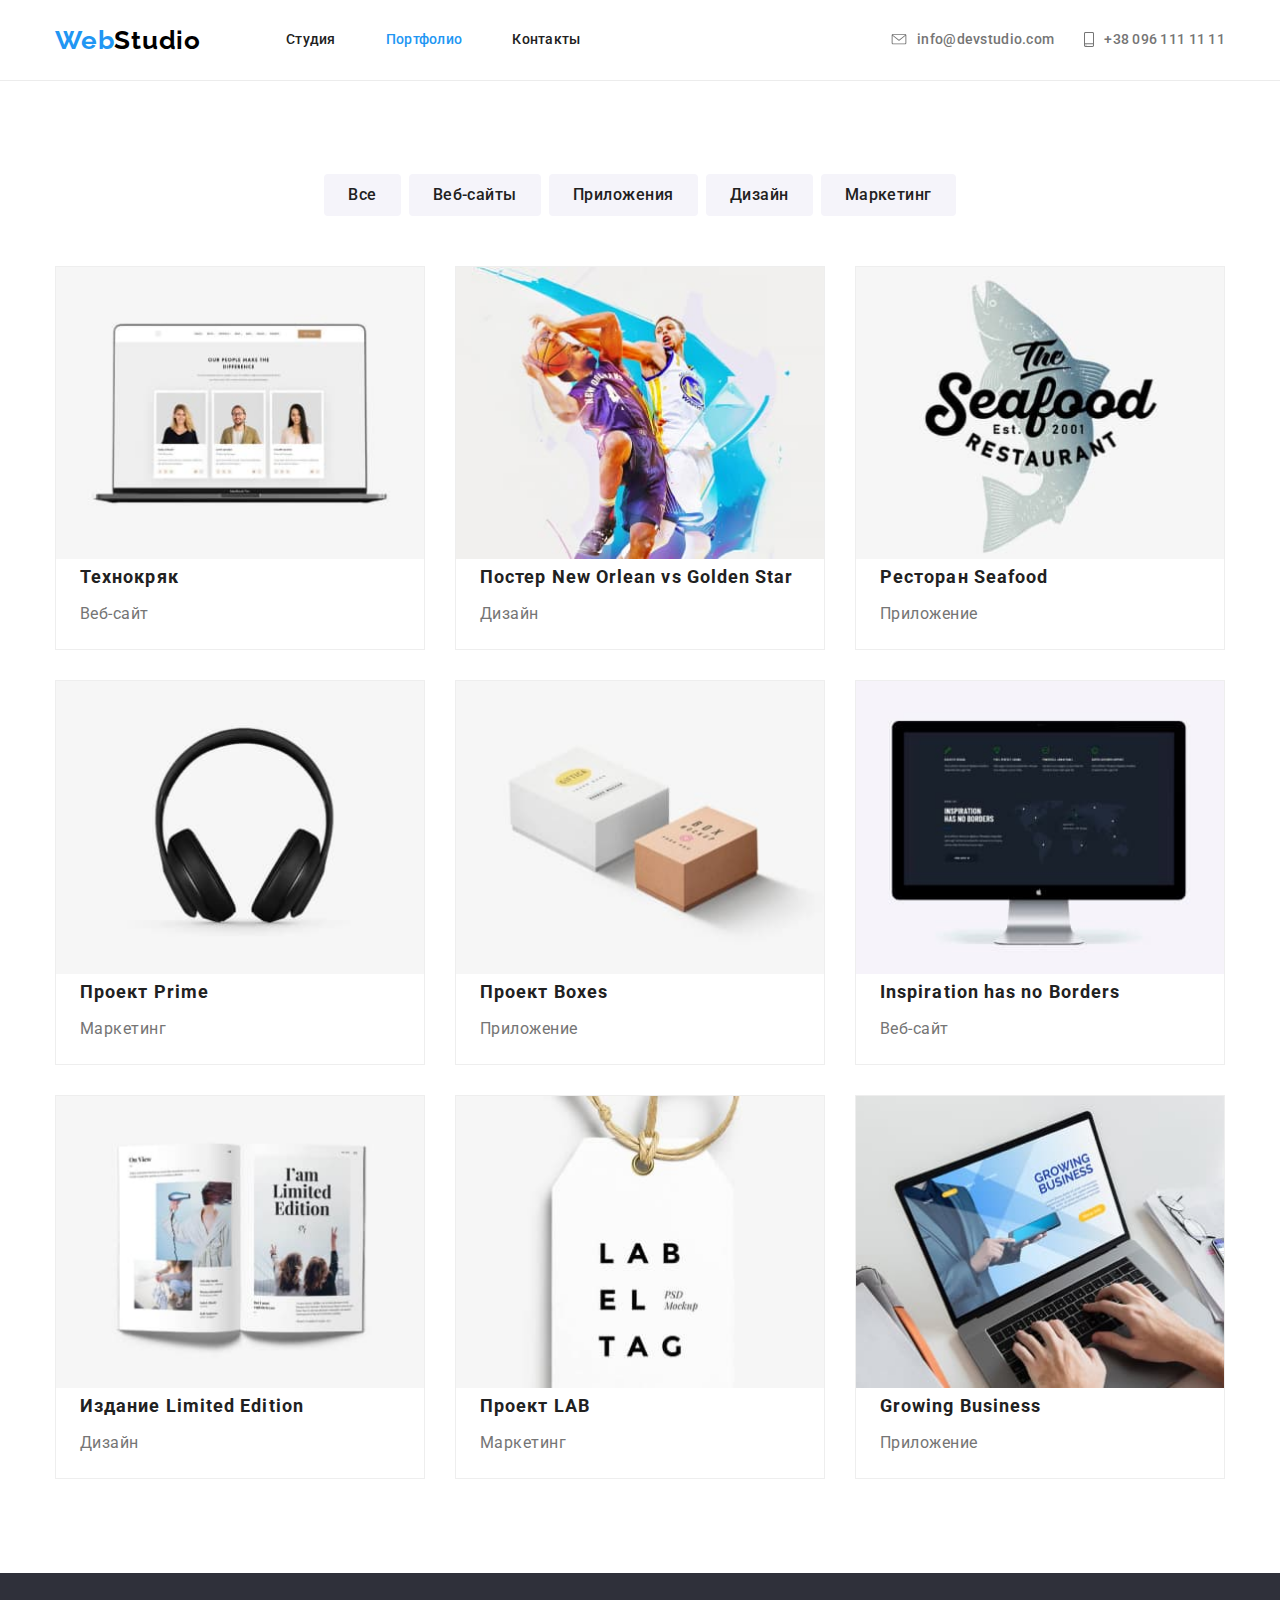
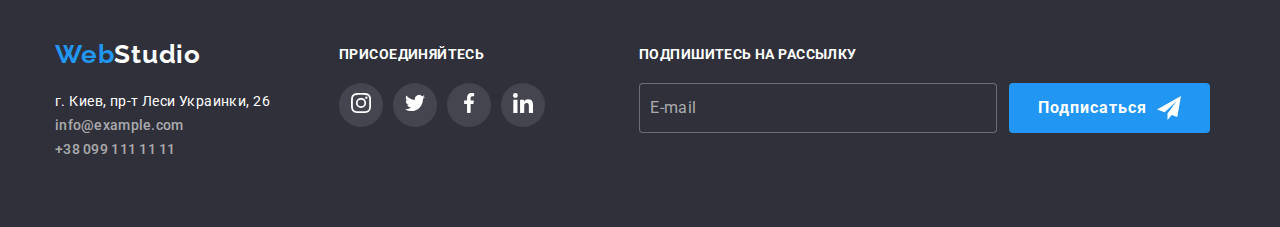
==== portfolio.html @ 03c5d7da "." ====
<!DOCTYPE html>
<html lang="ru">

<head>
  <meta charset="UTF-8">
  <meta name="viewport" content="width=device-width, initial-scale=1.0">
  <title>Portfolio Web Studio</title>
  <link href="https://fonts.googleapis.com/css2?family=Raleway:wght@700&family=Roboto:wght@400;500;700;900&display=swap"
    rel="stylesheet">
    <link rel="stylesheet" href="./css/modern-normalize.css">
  <link rel="stylesheet" href="./css/styles.css">

</head>

<body>
  <header class="page-heder">
    <div class="container">
      <nav class="main-nav">
        <a href="./index.html" id="logotip" class="logo"><span class="first-word">Web</span>Studio</a>
        <ul class="site-nav list">
          <li class="item"><a href="./index.html" class="link">Студия</a></li>
          <li class="item"><a href="./portfolio.html" class="link current">Портфолио</a></li>
          <li class="item"><a href="./index.html" class="link">Контакты</a></li>
        </ul>

        <address class="contakts">
          <ul class="auth-nav list">
            <li class="item">
              <a href="mailto:info@devstudio.com" target="_blank" rel="noopener" class="link">
                <svg class="icon mail-icon">
                  <use xlink:href="./images/sprite.svg#envelope"></use>
                </svg>
                info@devstudio.com
              </a>
            </li>
            <li class="item">
              <a href="tel:+380961111111" target="_blank" rel="noopener" class="link">
                <svg class="icon tel-icon">
                  <use xlink:href="./images/sprite.svg#smartphone"></use>
                </svg>
                +38 096 111 11 11
              </a>
            </li>
          </ul>
        </address>
      </nav>
    </div>
  </header>

  <main>
    <div class="container">
      <h1 hidden>Наши работы</h1>
      <nav class="filter">
        <ul class="list portfolio-nav">
          <li class="item"><button type="button" class="btn-portfolio">Все</button></li>
          <li class="item"><button type="button" class="btn-portfolio">Веб-сайты</button></li>
          <li class="item"><button type="button" class="btn-portfolio">Приложения</button></li>
          <li class="item"><button type="button" class="btn-portfolio">Дизайн</button></li>
          <li class="item"><button type="button" class="btn-portfolio">Маркетинг</button></li>
        </ul>
      </nav>
    </div>

    <section class="portfolio">
      <div class="container">
        <ul class="list flex-list">
          <li class="item"><a href="" class="link">
              <img src="./images/technok.jpg" alt="" width="370">
              <h2 class="title">Технокряк</h2>
              <p class="desc">Веб-сайт</p>
              <p class="text" hidden>Технокряк это современная площадка распространения коронавируса. Компании используют
                эту платформу
                для цифрового шпионажа и атак на защищённые сервера конкурентов
              </p>
            </a>
          </li>
          <li class="item"><a href="" class="link">
              <img src="./images/poster.jpg" alt="" width="370">
              <h2 class="title">Постер New Orlean vs Golden Star</h2>
              <p class="desc">Дизайн</p>
              <p class="text" hidden>Lorem ipsum dolor sit amet.</p>
            </a>
          </li>
          <li class="item"><a href="" class="link">
              <img src="./images/restoran.jpg" alt="" width="370">
              <h2 class="title">Ресторан Seafood</h2>
              <p class="desc">Приложение</p>
              <p class="text" hidden>Lorem ipsum dolor sit amet.</p>
            </a>
          </li>
          <li class="item"><a href="" class="link">
              <img src="./images/prime.jpg" alt="" width="370">
              <h2 class="title">Проект Prime</h2>
              <p class="desc">Маркетинг</p>
              <p class="text" hidden>Lorem ipsum dolor sit amet.</p>
            </a>
          </li>
          <li class="item"><a href="" class="link">
              <img src="./images/box.jpg" alt="" width="370">
              <h2 class="title">Проект Boxes</h2>
              <p class="desc">Приложение</p>
              <p class="text" hidden>Lorem ipsum dolor sit amet.</p>
            </a>
          </li>
          <li class="item"><a href="" class="link">
              <img src="./images/Inspiration.jpg" alt="" width="370">
              <h2 class="title">Inspiration has no Borders</h2>
              <p class="desc">Веб-сайт</p>
              <p class="text" hidden>Lorem ipsum dolor sit amet.</p>
            </a>
          </li>
          <li class="item"><a href="" class="link">
              <img src="./images/izdanie.jpg" alt="" width="370">
              <h2 class="title">Издание Limited Edition</h2>
              <p class="desc">Дизайн</p>
              <p class="text" hidden>Lorem ipsum dolor sit amet.</p>
            </a>
          </li>
          <li class="item"><a href="" class="link">
              <img src="./images/lab.jpg" alt="" width="370">
              <h2 class="title">Проект LAB</h2>
              <p class="desc">Маркетинг</p>
              <p class="text" hidden>Lorem ipsum dolor sit amet.</p>
            </a>
          </li>
          <li class="item"><a href="" class="link">
              <img src="./images/Growing.jpg" alt="" width="370">
              <h2 class="title">Growing Business</h2>
              <p class="desc">Приложение</p>
              <p class="text" hidden>Lorem ipsum dolor sit amet.</p>
            </a>
          </li>
        </ul>
      </div>
    </section>
  </main>

  <footer class="futer-nav">
    <div class="container main-futr-nav">
      <div class="futer-address">
        <h2 class="futer-logo"><a href="#logotip" class="logo"><span class="first-word">Web</span>Studio</a></h2>
        <address class="contakts">
          <a href="https://goo.gl/maps/Xc64wXDjSddmCVxUA" target="_blank" class="adress">г. Киев, пр-т Леси Украинки, 26
          </a><br>
          <a href="mailto:info@example.com" target="_blank" class="link">info@example.com
          </a><br>
          <a href="tel:+380991111111" target="_blank" class="link">+38 099 111 11 11
          </a>
        </address>
      </div>
      <div class="futer-link">
        <b class="title">Присоединяйтесь</b>
        <ul class="list our-link">
          <li class="item">
            <a href="" target="_blank" rel="noopener" class="link"><span class=visually-hidden>instagram</span><svg
                class="icon instagram">
                <use xlink:href="./images/sprite.svg#instagram"></use>
              </svg></a>
          </li>
          <li class="item">
            <a href="" target="_blank" rel="noopener" class="link"><span class=visually-hidden>twitter</span><svg
                class="icon twitter">
                <use xlink:href="./images/sprite.svg#twitter"></use>
              </svg></a>
          </li>
          <li class="item">
            <a href="" target="_blank" rel="noopener" class="link"><span class=visually-hidden>facebook</span><svg
                class="icon facebook">
                <use xlink:href="./images/sprite.svg#facebook"></use>
              </svg></a>
          </li>
          <li class="item">
            <a href="" target="_blank" rel="noopener" class="link"><span class=visually-hidden>linkedin</span><svg
                class="icon linkedin">
                <use xlink:href="./images/sprite.svg#linkedin"></use>
              </svg></a>
          </li>
        </ul>
      </div>
      <div class="foter-account">
        <b class="title">Подпишитесь на рассылку</b>
        <div class="futer-btn">
          <button class="windows">E-mail</button>
          <button class="btn">Подписаться <svg class="icon fly">
              <use xlink:href="./images/sprite.svg#icon"></use>
            </svg></button>
        </div>
      </div>
    </div>
  </footer>
</body>

</html>
---- css/styles.css ----
:root {
  --primary-text-color: #212121;
  --title-text-color: #757575;
  --primary-white-color: #ffffff;
  --accent-color: #2196f3;
  --accent-futer-color: rgba(255, 255, 255, 0.6);
  --logo-color: #000000;
  --beck-btn-portfolio: #f5f4fa;
  --second-border-colo: #afb1b8;
  --portfolio-border-color: #eeeeee;
  --beck-futer-color: #2f303a;
  --hover-color-link: rgba(255, 255, 255, 0.1);
  --futer-borber: rgba(255, 255, 255, 0.3);
  --boder-line-head: #ececec;
}

html {
  box-sizing: border-box;
}

*,
*::before,
*::after {
  box-sizing: inherit;
}

body {
  margin: 0;
  background-color: var(--primary-white-color);
  color: var(--primary-text-color);

  font-family: "Roboto", sans-serif;
}
img {
  display: block;
  max-width: 100%;
  height: auto;
}
.visually-hidden {
  position: absolute;
  width: 1px;
  height: 1px;
  margin: -1px;
  border: 0;
  padding: 0;
  clip: rect(0 0 0 0);
  overflow: hidden;
}
.list {
  margin: 0;
  padding: 0;
  list-style: none;
}

.container {
  margin-left: auto;
  margin-right: auto;
  width: 1200px;
  padding-left: 15px;
  padding-right: 15px;
  align-items: center;
}
.page-heder {
  border-bottom: 1px solid var(--boder-line-head);
}
.site-nav {
  display: flex;
  margin-left: 85px;
}
.site-nav .item + .item {
  margin-left: 50px;
}
.site-nav .link {
  display: block;
  padding-top: 32px;
  padding-bottom: 32px;
}

.auth-nav {
  display: flex;
}
.auth-nav .link {
  display: flex;
  align-items: center;
}
.contakts {
  margin-left: auto;
}
.auth-nav .item + .item {
  margin-left: 30px;
}
.main-nav {
  display: flex;
  align-items: center;
}

.logo {
  color: var(--logo-color);

  text-decoration: none;
  font-family: Raleway;
  font-weight: 700;
  font-size: 26px;
  line-height: 1.19;
  letter-spacing: 0.03em;
}
.logo .first-word {
  color: var(--accent-color);
}

.list .link,
.team .link {
  color: var(--primary-text-color);

  text-decoration: none;
  font-weight: 500;
  font-size: 14px;
  line-height: 1.14;
  letter-spacing: 0.02em;
}

.logo:hover,
.list .link:hover,
.list .link:focus,
.futer-nav .logo:hover {
  color: var(--accent-color);
}

.contakts .link {
  color: var(--title-text-color);

  text-decoration: none;
  font-style: normal;
  font-weight: 500;
  font-size: 14px;
  line-height: 1.14;
  letter-spacing: 0.02em;
}
.mail-icon {
  width: 16px;
  height: 11px;
  fill: currentColor;
  margin-right: 10px;
}

.tel-icon {
  width: 10px;
  height: 15px;
  fill: currentColor;
  margin-right: 10px;
}

.hero {
  text-align: center;
  margin-top: 0;
  margin-bottom: 93px;
}

.hero-img {
  padding-top: 153px;
  height: 600px;
  max-width: 1600px;
  margin-left: auto;
  margin-right: auto;
  background-color: #c4c4c4;
  background-image: linear-gradient(
      rgba(47, 48, 58, 0.4),
      rgba(47, 48, 58, 0.4)
    ),
    url("../images/Header.jpg");
  background-size: cover;
  background-repeat: no-repeat;
  background-position: center;
}

.advantage,
.operations,
.team,
.clients {
  margin-top: 0;
  margin-bottom: 94px;
}
.hero-title {
  margin-top: 0px;
  margin-bottom: 26px;

  color: var(--primary-white-color);

  font-weight: 900;
  font-size: 44px;
  line-height: 1.36;

  letter-spacing: 0.06em;
  text-transform: uppercase;
}

.hero .link {
  display: inline-block;
  border-radius: 4px;
  padding: 10px 32px;
  min-width: 200px;

  color: var(--primary-white-color);
  background-color: var(--accent-color);

  text-decoration: none;
  font-weight: 700;
  font-size: 16px;
  line-height: 1.87;
  letter-spacing: 0.06em;
}



.excellence {
  display: flex;
}

.excellence .item + .item {
  margin-left: 30px;
}

.icone {
  display: inline-block;
  padding: 25px 100px;
  width: 270px;
  background-color: var(--beck-btn-portfolio);
  margin-bottom: 30px;
}
.icone .icon {
  width: 70px;
  height: 70px;
}
.advantage .title,
.futer-link .title,
.foter-account .title {
  font-weight: 700;
  font-size: 14px;
  line-height: 1.14;
  letter-spacing: 0.03em;
  text-transform: uppercase;
  margin-top: 0;
  margin-bottom: 10px;
}

.advantage .text {
  color: var(--title-text-color);

  font-weight: 400;
  font-size: 14px;
  line-height: 1.17;
  letter-spacing: 0.03em;
  margin: 0;
}

.operations .title,
.team .title,
.clients .title {
  font-weight: 700;
  font-size: 36px;
  line-height: 1.17;
  text-align: center;
  letter-spacing: 0.03em;
  margin-top: 0;
  margin-bottom: 50px;
}

.our-work {
  display: flex;
}
.our-work .item + .item {
  margin-left: 30px;
}
.our-team {
  display: flex;
}
.our-team .item + .item {
  margin-left: 30px;
}
.my-link .item + .item {
  margin-left: 10px;
}
.my-link {
  display: flex;
  justify-content: space-between;
}

.operations .text {
  margin: 0;
  width: 370px;
  padding-top: 27px;
  padding-bottom: 27px;
  text-align: center;

  color: var(--primary-white-color);
  background-color: var(--title-text-color);

  font-weight: 700;
  font-size: 14px;
  line-height: 1.14;
  letter-spacing: 0.03em;
  text-transform: uppercase;
}

.team {
  background-color: var(--beck-btn-portfolio);
}
.team .container {
  padding-top: 94px;
  padding-bottom: 94px;
}

.container-persons {
  width: 270px;
  text-align: center;
  padding-bottom: 24px;
  background-color: var(--primary-white-color);
  border-radius: 0px 0px 4px 4px;
  box-shadow: 0px 1px 3px rgba(0, 0, 0, 0.12), 0px 1px 1px rgba(0, 0, 0, 0.14),
    0px 2px 1px rgba(0, 0, 0, 0.2);
}

.team-persons {
  font-weight: 500;
  font-size: 16px;
  line-height: 1.19;
  letter-spacing: 0.03em;
  margin-top: 30px;
  margin-bottom: 10px;
}

.container-persons .list {
  width: 206px;
  margin-right: 32px;
  margin-left: 32px;
}

.team .text {
  margin-top: 0;
  margin-bottom: 16px;
  color: var(--title-text-color);

  font-weight: 400;
  font-size: 16px;
  line-height: 1.19;
  letter-spacing: 0.03em;
}

.team .link {
  color: var(--second-border-colo);
  display: flex;
  justify-content: center;
  align-items: center;
  width: 44px;
  height: 44px;
  border-radius: 50%;
}
.team .icon {
  width: 20px;
  height: 20px;
  fill: currentColor;
}
.team .link:hover {
  color: var(--primary-white-color);
  background-color: var(--accent-color);
}

.futer-link .link:hover {
  background-color: var(--accent-color);
}

.our-clients {
  display: flex;
  align-items: stretch;
}
.our-clients .item + .item {
  margin-left: 30px;
}

.clients-link {
  display: flex;
  justify-content: center;
  padding-top: 20px;
  width: 170px;
  height: 90px;
  text-align: center;
  border-radius: 4px;
  border: 1px solid var(--second-border-colo);
  box-sizing: border-box;
  fill: var(--second-border-colo);
}

.clients-link:hover {
  border-color: var(--accent-color);
  fill: var(--accent-color);
}

.main-futr-nav {
  display: flex;
}

.futer-nav {
  background-color: var(--beck-futer-color);
  color: var(--primary-white-color);
}
.futer-nav .logo,
.futer-nav .adress {
  color: var(--primary-white-color);
  text-decoration: none;
}

.futer-address {
  padding-top: 60px;
  padding-bottom: 60px;
}
.futer-logo {
  margin-top: 0;
  margin-bottom: 20px;
}

.futer-nav .link {
  color: var(--accent-futer-color);
}

.futer-nav .contakts {
  font-style: normal;
  font-weight: 400;
  font-size: 14px;
  line-height: 1.71;
  letter-spacing: 0.03em;
}

.futer-link {
  padding-top: 72px;
  padding-bottom: 100px;
  margin-right: 94px;
  margin-left: 69px;
}
.foter-account {
  padding-top: 72px;
  padding-bottom: 94px;
}

.futer-link .list {
  width: 206px;
}

.our-link .icon {
  width: 20px;
  height: 20px;
  fill: var(--primary-white-color);
}

.our-link .item {
  display: flex;
  justify-content: center;
  align-items: center;
  width: 44px;
  height: 44px;
  border-radius: 50%;
  background-color: var(--hover-color-link);
}
.our-link {
  display: flex;
  justify-content: space-between;
  margin-top: 20px;
}
.our-link .item:hover {
  background-color: var(--accent-color);
}

.futer-btn {
  display: flex;
  margin-top: 20px;
  flex-direction: row;
}
.windows {
  width: 358px;
  height: 50px;
  border-radius: 4px;
  text-align: left;
  padding-left: 10px;
  padding-top: 14px;
  padding-bottom: 14px;
  margin-right: 12px;
  border: 1px solid var(--futer-borber);
  box-sizing: border-box;
  font-weight: 400;
  font-size: 16px;
  line-height: 1.25;
  letter-spacing: 0.03em;
  background-color: var(--beck-futer-color);
  color: var(--accent-futer-color);
}
.fly {
  width: 24px;
  height: 24px;
  fill: var(--primary-white-color);
  margin-left: 10px;
}
.btn {
  display: flex;
  align-items: center;
  min-width: 200px;
  height: 50px;
  border-radius: 4px;
  padding: 10px 29px;
  border: none;
  color: var(--primary-white-color);
  background-color: var(--accent-color);

  font-weight: 700;
  font-size: 16px;
  line-height: 1.87;
  letter-spacing: 0.06em;
}

/* Portfolio */
.list .current {
  color: var(--accent-color);
}

.btn-portfolio {
  border-radius: 4px;
  border-color: transparent;
  padding: 6px 22px;
  color: var(--primary-text-color);
  background-color: var(--beck-btn-portfolio);

  font-weight: 500;
  font-size: 16px;
  line-height: 1.63;
  text-align: center;
  letter-spacing: 0.03em;
}
.portfolio-nav {
  display: flex;
  justify-content: center;
}
.portfolio-nav .item + .item {
  margin-left: 8px;
}

.btn-portfolio:hover,
.btn-portfolio:focus {
  color: var(--primary-white-color);
  background-color: var(--accent-color);
  box-shadow: 0px 3px 1px rgba(0, 0, 0, 0.1), 0px 1px 2px rgba(0, 0, 0, 0.08),
    0px 2px 2px rgba(0, 0, 0, 0.12);
  border-radius: 4px;
}

.portfolio .link {
  text-decoration: none;
}
.portfolio .item:hover {
  box-shadow: 0px 1px 1px rgba(0, 0, 0, 0.12),
    0px 4px 4px rgba(0, 0, 0, 0.06),
    1px 4px 6px rgba(0, 0, 0, 0.16);
}
.filter {
  margin-top: 93px;
  margin-bottom: 50px;
}

.flex-list {
  display: flex;
  flex-wrap: wrap;
  margin-bottom: 94px;
}

.flex-list .item {
  width: 370px;
  margin-right: 30px;
  margin-bottom: 30px;
  border: 1px solid var(--portfolio-border-color);
}
.flex-list .item:nth-child(3n) {
  margin-right: 0;
}
.flex-list .item:nth-last-child(-n + 3) {
  margin-bottom: 0;
}

.portfolio .title {
  margin-top: 0;
  margin-bottom: 4px;
  margin-left: 24px;
  color: var(--primary-text-color);

  font-weight: 700;
  font-size: 18px;
  line-height: 2;
  letter-spacing: 0.06em;
}
.portfolio .desc {
  margin-top: 0;
  margin-bottom: 20px;
  margin-left: 24px;
  color: var(--title-text-color);

  font-weight: 400;
  font-size: 16px;
  line-height: 1.87;
  letter-spacing: 0.03em;
}
.portfolio .text {
  color: var(--primary-white-color);
  background-color: var(--beck-link-portfolio);

  font-weight: 400;
  font-size: 18px;
  line-height: 1.56;
  letter-spacing: 0.03em;
}
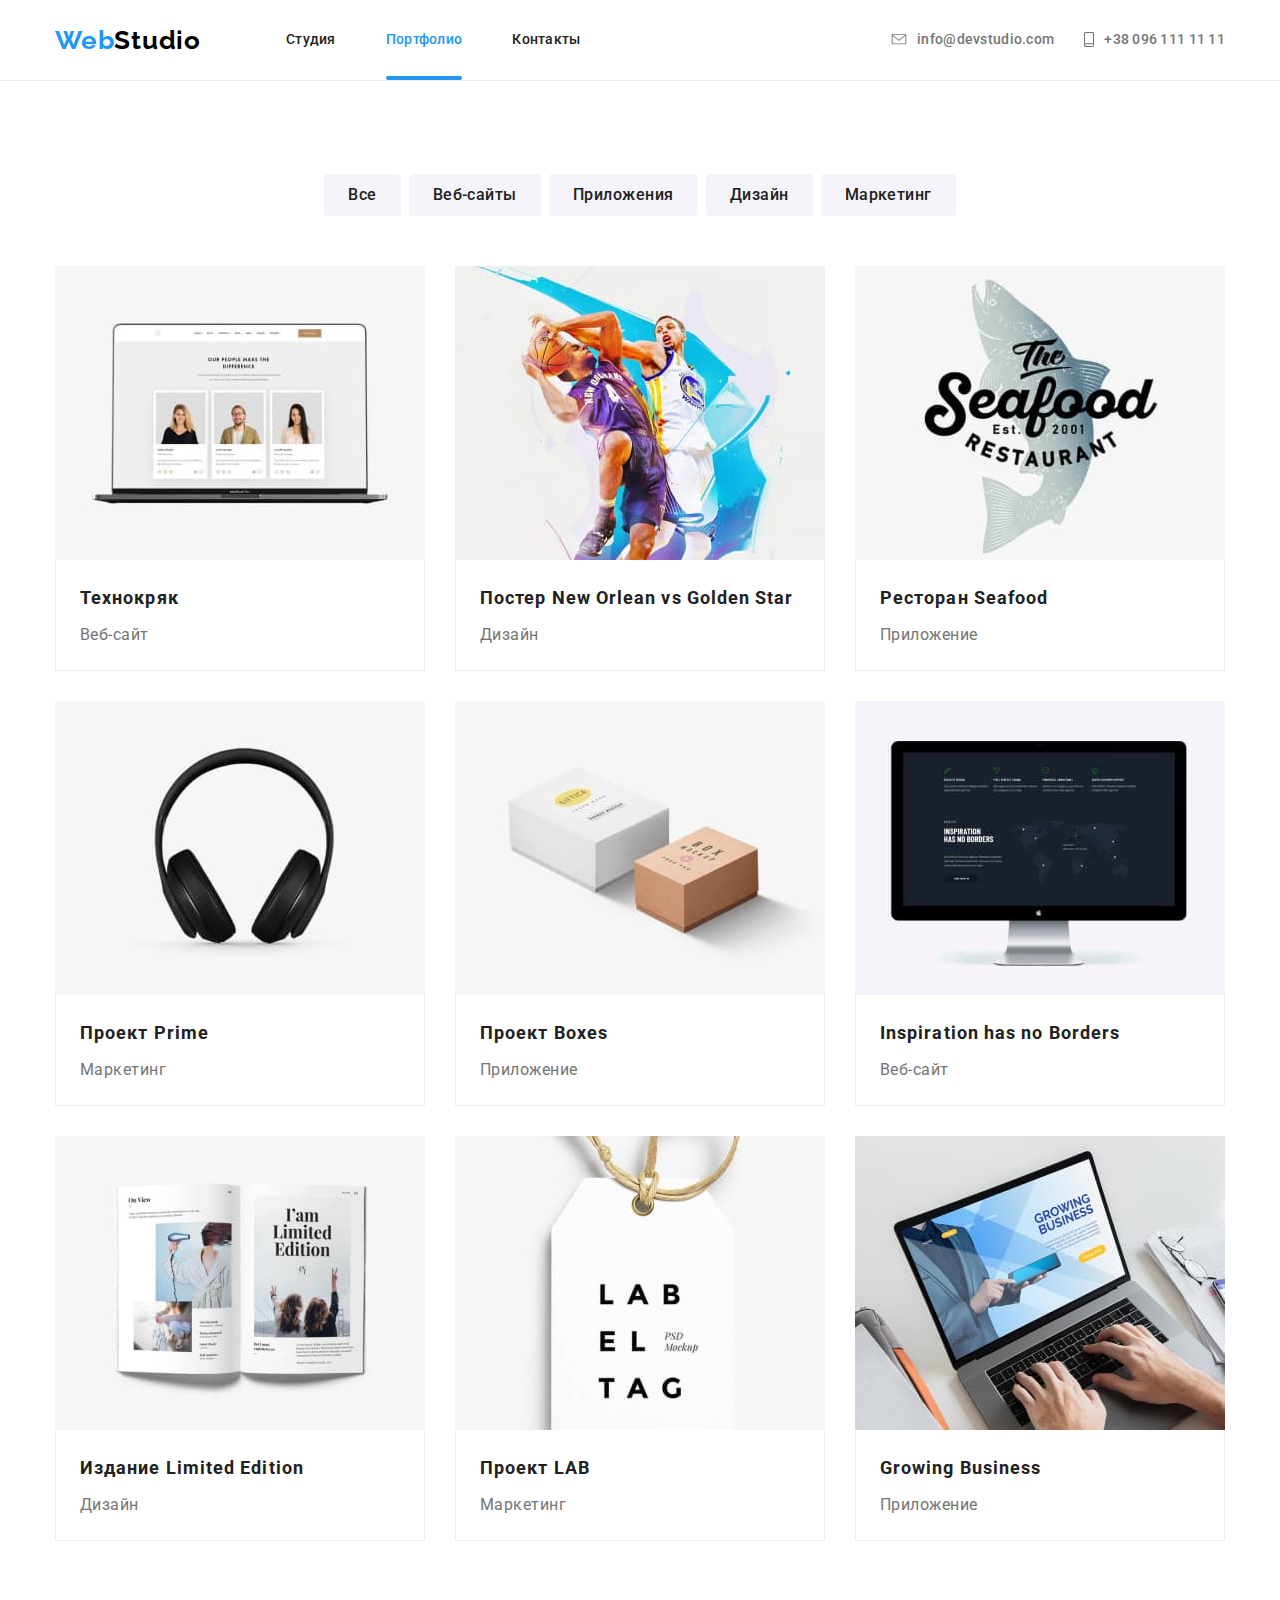
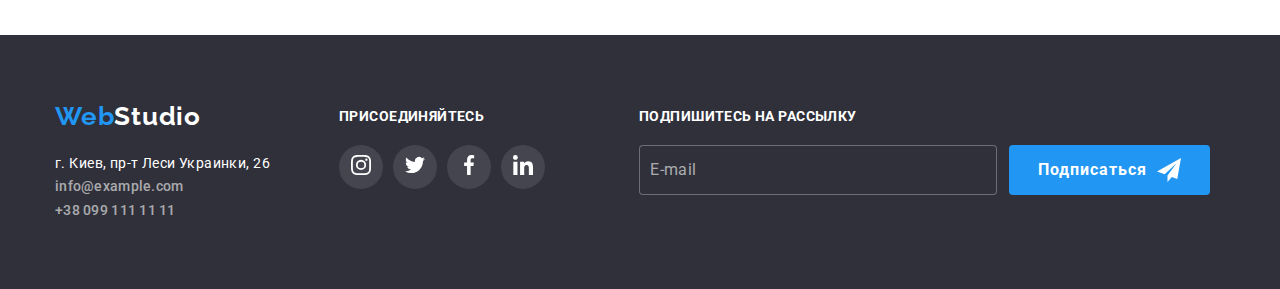
==== commit 087de179: "готово все кроме модалки" ====
--- a/portfolio.html
+++ b/portfolio.html
@@ -7,7 +7,7 @@
   <title>Portfolio Web Studio</title>
   <link href="https://fonts.googleapis.com/css2?family=Raleway:wght@700&family=Roboto:wght@400;500;700;900&display=swap"
     rel="stylesheet">
-    <link rel="stylesheet" href="./css/modern-normalize.css">
+  <link rel="stylesheet" href="./css/modern-normalize.css">
   <link rel="stylesheet" href="./css/styles.css">
 
 </head>
@@ -19,8 +19,8 @@
         <a href="./index.html" id="logotip" class="logo"><span class="first-word">Web</span>Studio</a>
         <ul class="site-nav list">
           <li class="item"><a href="./index.html" class="link">Студия</a></li>
-          <li class="item"><a href="./portfolio.html" class="link current">Портфолио</a></li>
-          <li class="item"><a href="./index.html" class="link">Контакты</a></li>
+          <li class="item"><a href="./portfolio.html" class="link current-portfolio">Портфолио</a></li>
+          <li class="item"><a href="" class="link">Контакты</a></li>
         </ul>
 
         <address class="contakts">
@@ -64,70 +64,117 @@
     <section class="portfolio">
       <div class="container">
         <ul class="list flex-list">
-          <li class="item"><a href="" class="link">
-              <img src="./images/technok.jpg" alt="" width="370">
-              <h2 class="title">Технокряк</h2>
-              <p class="desc">Веб-сайт</p>
-              <p class="text" hidden>Технокряк это современная площадка распространения коронавируса. Компании используют
-                эту платформу
-                для цифрового шпионажа и атак на защищённые сервера конкурентов
-              </p>
-            </a>
-          </li>
-          <li class="item"><a href="" class="link">
-              <img src="./images/poster.jpg" alt="" width="370">
-              <h2 class="title">Постер New Orlean vs Golden Star</h2>
-              <p class="desc">Дизайн</p>
-              <p class="text" hidden>Lorem ipsum dolor sit amet.</p>
-            </a>
-          </li>
-          <li class="item"><a href="" class="link">
-              <img src="./images/restoran.jpg" alt="" width="370">
-              <h2 class="title">Ресторан Seafood</h2>
-              <p class="desc">Приложение</p>
-              <p class="text" hidden>Lorem ipsum dolor sit amet.</p>
-            </a>
-          </li>
-          <li class="item"><a href="" class="link">
-              <img src="./images/prime.jpg" alt="" width="370">
-              <h2 class="title">Проект Prime</h2>
-              <p class="desc">Маркетинг</p>
-              <p class="text" hidden>Lorem ipsum dolor sit amet.</p>
-            </a>
-          </li>
-          <li class="item"><a href="" class="link">
-              <img src="./images/box.jpg" alt="" width="370">
-              <h2 class="title">Проект Boxes</h2>
-              <p class="desc">Приложение</p>
-              <p class="text" hidden>Lorem ipsum dolor sit amet.</p>
-            </a>
-          </li>
-          <li class="item"><a href="" class="link">
-              <img src="./images/Inspiration.jpg" alt="" width="370">
-              <h2 class="title">Inspiration has no Borders</h2>
-              <p class="desc">Веб-сайт</p>
-              <p class="text" hidden>Lorem ipsum dolor sit amet.</p>
-            </a>
-          </li>
-          <li class="item"><a href="" class="link">
-              <img src="./images/izdanie.jpg" alt="" width="370">
-              <h2 class="title">Издание Limited Edition</h2>
-              <p class="desc">Дизайн</p>
-              <p class="text" hidden>Lorem ipsum dolor sit amet.</p>
-            </a>
-          </li>
-          <li class="item"><a href="" class="link">
-              <img src="./images/lab.jpg" alt="" width="370">
-              <h2 class="title">Проект LAB</h2>
-              <p class="desc">Маркетинг</p>
-              <p class="text" hidden>Lorem ipsum dolor sit amet.</p>
-            </a>
-          </li>
-          <li class="item"><a href="" class="link">
-              <img src="./images/Growing.jpg" alt="" width="370">
-              <h2 class="title">Growing Business</h2>
-              <p class="desc">Приложение</p>
-              <p class="text" hidden>Lorem ipsum dolor sit amet.</p>
+          <li class="item">
+            <a href="" class="link">
+              <div class="product-overlay">
+                <img src="./images/technok.jpg" alt="" width="370">
+                <p class="text">Технокряк это современная площадка распространения коронавируса. Компании используют
+                  эту платформу для цифрового шпионажа и атак на защищённые сервера конкурентов
+                </p>
+              </div>
+              <div class="for-border">
+                <h2 class="title">Технокряк</h2>
+                <p class="desc">Веб-сайт</p>
+              </div>
+            </a>
+          </li>
+          <li class="item"><a href="" class="link">
+              <div class="product-overlay">
+                <img src="./images/poster.jpg" alt="" width="370">
+                <p class="text">Технокряк это современная площадка распространения коронавируса. Компании используют
+                  эту платформу для цифрового шпионажа и атак на защищённые сервера конкурентов</p>
+              </div>
+              <div class="for-border">
+                <h2 class="title">Постер New Orlean vs Golden Star</h2>
+                <p class="desc">Дизайн</p>
+              </div>
+            </a>
+          </li>
+          <li class="item"><a href="" class="link">
+              <div class="product-overlay">
+                <img src="./images/restoran.jpg" alt="" width="370">
+                <p class="text">Технокряк это современная площадка распространения коронавируса. Компании используют
+                  эту платформу для цифрового шпионажа и атак на защищённые сервера конкурентов</p>
+              </div>
+              <div class="for-border">
+                <h2 class="title">Ресторан Seafood</h2>
+                <p class="desc">Приложение</p>
+              </div>
+
+            </a>
+          </li>
+          <li class="item"><a href="" class="link">
+              <div class="product-overlay">
+                <img src="./images/prime.jpg" alt="" width="370">
+                <p class="text">Технокряк это современная площадка распространения коронавируса. Компании используют
+                  эту платформу для цифрового шпионажа и атак на защищённые сервера конкурентов</p>
+              </div>
+              <div class="for-border">
+                <h2 class="title">Проект Prime</h2>
+                <p class="desc">Маркетинг</p>
+              </div>
+
+            </a>
+          </li>
+          <li class="item"><a href="" class="link">
+              <div class="product-overlay">
+                <img src="./images/box.jpg" alt="" width="370">
+                <p class="text">Технокряк это современная площадка распространения коронавируса. Компании используют
+                  эту платформу для цифрового шпионажа и атак на защищённые сервера конкурентов</p>
+              </div>
+              <div class="for-border">
+                <h2 class="title">Проект Boxes</h2>
+                <p class="desc">Приложение</p>
+              </div>
+
+            </a>
+          </li>
+          <li class="item"><a href="" class="link">
+              <div class="product-overlay">
+                <img src="./images/Inspiration.jpg" alt="" width="370">
+                <p class="text">Технокряк это современная площадка распространения коронавируса. Компании используют
+                  эту платформу для цифрового шпионажа и атак на защищённые сервера конкурентов</p>
+              </div>
+              <div class="for-border">
+                <h2 class="title">Inspiration has no Borders</h2>
+                <p class="desc">Веб-сайт</p>
+              </div>
+            </a>
+          </li>
+          <li class="item"><a href="" class="link">
+              <div class="product-overlay">
+                <img src="./images/izdanie.jpg" alt="" width="370">
+                <p class="text">Технокряк это современная площадка распространения коронавируса. Компании используют
+                  эту платформу для цифрового шпионажа и атак на защищённые сервера конкурентов</p>
+              </div>
+              <div class="for-border">
+                <h2 class="title">Издание Limited Edition</h2>
+                <p class="desc">Дизайн</p>
+              </div>
+            </a>
+          </li>
+          <li class="item"><a href="" class="link">
+              <div class="product-overlay">
+                <img src="./images/lab.jpg" alt="" width="370">
+                <p class="text">Технокряк это современная площадка распространения коронавируса. Компании используют
+                  эту платформу для цифрового шпионажа и атак на защищённые сервера конкурентов</p>
+              </div>
+              <div class="for-border">
+                <h2 class="title">Проект LAB</h2>
+                <p class="desc">Маркетинг</p>
+              </div>
+            </a>
+          </li>
+          <li class="item"><a href="" class="link">
+              <div class="product-overlay">
+                <img src="./images/Growing.jpg" alt="" width="370">
+                <p class="text">Технокряк это современная площадка распространения коронавируса. Компании используют
+                  эту платформу для цифрового шпионажа и атак на защищённые сервера конкурентов</p>
+              </div>
+              <div class="for-border">
+                <h2 class="title">Growing Business</h2>
+                <p class="desc">Приложение</p>
+              </div>
             </a>
           </li>
         </ul>
--- a/css/styles.css
+++ b/css/styles.css
@@ -74,6 +74,21 @@
   display: block;
   padding-top: 32px;
   padding-bottom: 32px;
+}
+
+.list .current-studio {
+  position: relative;
+  color: var(--accent-color);
+}
+.current-studio::before {
+  position: absolute;
+  bottom: 0;
+
+  content: "";
+  width: 100%;
+  height: 4px;
+  border-radius: 2px;
+  background-color: var(--accent-color);
 }
 
 .auth-nav {
@@ -210,8 +225,6 @@
   letter-spacing: 0.06em;
 }
 
-
-
 .excellence {
   display: flex;
 }
@@ -268,38 +281,47 @@
 .our-work {
   display: flex;
 }
+
 .our-work .item + .item {
   margin-left: 30px;
 }
-.our-team {
-  display: flex;
-}
-.our-team .item + .item {
-  margin-left: 30px;
-}
-.my-link .item + .item {
-  margin-left: 10px;
-}
-.my-link {
-  display: flex;
-  justify-content: space-between;
+
+.operations .item {
+  position: relative;
 }
 
 .operations .text {
+  position: absolute;
+  left: 0;
+  bottom: 0;
+
   margin: 0;
-  width: 370px;
+  width: 100%;
   padding-top: 27px;
   padding-bottom: 27px;
   text-align: center;
 
   color: var(--primary-white-color);
-  background-color: var(--title-text-color);
-
+  background-color: rgba(47, 48, 58, 0.8);
   font-weight: 700;
   font-size: 14px;
   line-height: 1.14;
   letter-spacing: 0.03em;
   text-transform: uppercase;
+}
+
+.our-team {
+  display: flex;
+}
+.our-team .item + .item {
+  margin-left: 30px;
+}
+.my-link .item + .item {
+  margin-left: 10px;
+}
+.my-link {
+  display: flex;
+  justify-content: space-between;
 }
 
 .team {
@@ -516,10 +538,22 @@
 }
 
 /* Portfolio */
-.list .current {
+.list .current-portfolio {
   color: var(--accent-color);
-}
-
+  display: block;
+  position: relative;
+}
+
+.current-portfolio::before {
+  position: absolute;
+  bottom: 0;
+
+  content: "";
+  width: 100%;
+  height: 4px;
+  border-radius: 2px;
+  background-color: var(--accent-color);
+}
 .btn-portfolio {
   border-radius: 4px;
   border-color: transparent;
@@ -554,8 +588,7 @@
   text-decoration: none;
 }
 .portfolio .item:hover {
-  box-shadow: 0px 1px 1px rgba(0, 0, 0, 0.12),
-    0px 4px 4px rgba(0, 0, 0, 0.06),
+  box-shadow: 0px 1px 1px rgba(0, 0, 0, 0.12), 0px 4px 4px rgba(0, 0, 0, 0.06),
     1px 4px 6px rgba(0, 0, 0, 0.16);
 }
 .filter {
@@ -573,7 +606,10 @@
   width: 370px;
   margin-right: 30px;
   margin-bottom: 30px;
+}
+.for-border {
   border: 1px solid var(--portfolio-border-color);
+  border-top: none;
 }
 .flex-list .item:nth-child(3n) {
   margin-right: 0;
@@ -581,11 +617,54 @@
 .flex-list .item:nth-last-child(-n + 3) {
   margin-bottom: 0;
 }
+.product-overlay {
+  position: relative;
+  overflow: hidden;
+}
+
+.product-overlay::before {
+  display: inline-block;
+  content: "";
+  position: absolute;
+  top: 0;
+  left: 0;
+  transform: translateY(100%);
+  transition: transform 250ms cubic-bezier(0.4, 0, 0.2, 1);
+
+  width: 100%;
+  height: 100%;
+  background-color: rgba(33, 150, 243, 0.9);
+}
+.product-overlay .text {
+  display: inline-block;
+  width: 100%;
+  height: 100%;
+  position: absolute;
+  transform: translateY(100%);
+
+  top: 0;
+  left: 0;
+  margin: 0;
+  padding: 63px 24px;
+  text-align: left;
+  color: var(--primary-white-color);
+
+  font-weight: 400;
+  font-size: 18px;
+  line-height: 1.56;
+  letter-spacing: 0.03em;
+}
+.portfolio .link:hover .product-overlay::before,
+.portfolio .link:hover .product-overlay .text {
+  transform: translateY(0);
+}
 
 .portfolio .title {
-  margin-top: 0;
-  margin-bottom: 4px;
-  margin-left: 24px;
+  margin: 0;
+  padding-top: 20px;
+  padding-bottom: 4px;
+  padding-left: 24px;
+  padding-right: 24px;
   color: var(--primary-text-color);
 
   font-weight: 700;
@@ -594,9 +673,10 @@
   letter-spacing: 0.06em;
 }
 .portfolio .desc {
-  margin-top: 0;
-  margin-bottom: 20px;
-  margin-left: 24px;
+  margin: 0;
+  padding-bottom: 20px;
+  padding-left: 24px;
+  padding-right: 24px;
   color: var(--title-text-color);
 
   font-weight: 400;
@@ -604,12 +684,3 @@
   line-height: 1.87;
   letter-spacing: 0.03em;
 }
-.portfolio .text {
-  color: var(--primary-white-color);
-  background-color: var(--beck-link-portfolio);
-
-  font-weight: 400;
-  font-size: 18px;
-  line-height: 1.56;
-  letter-spacing: 0.03em;
-}
